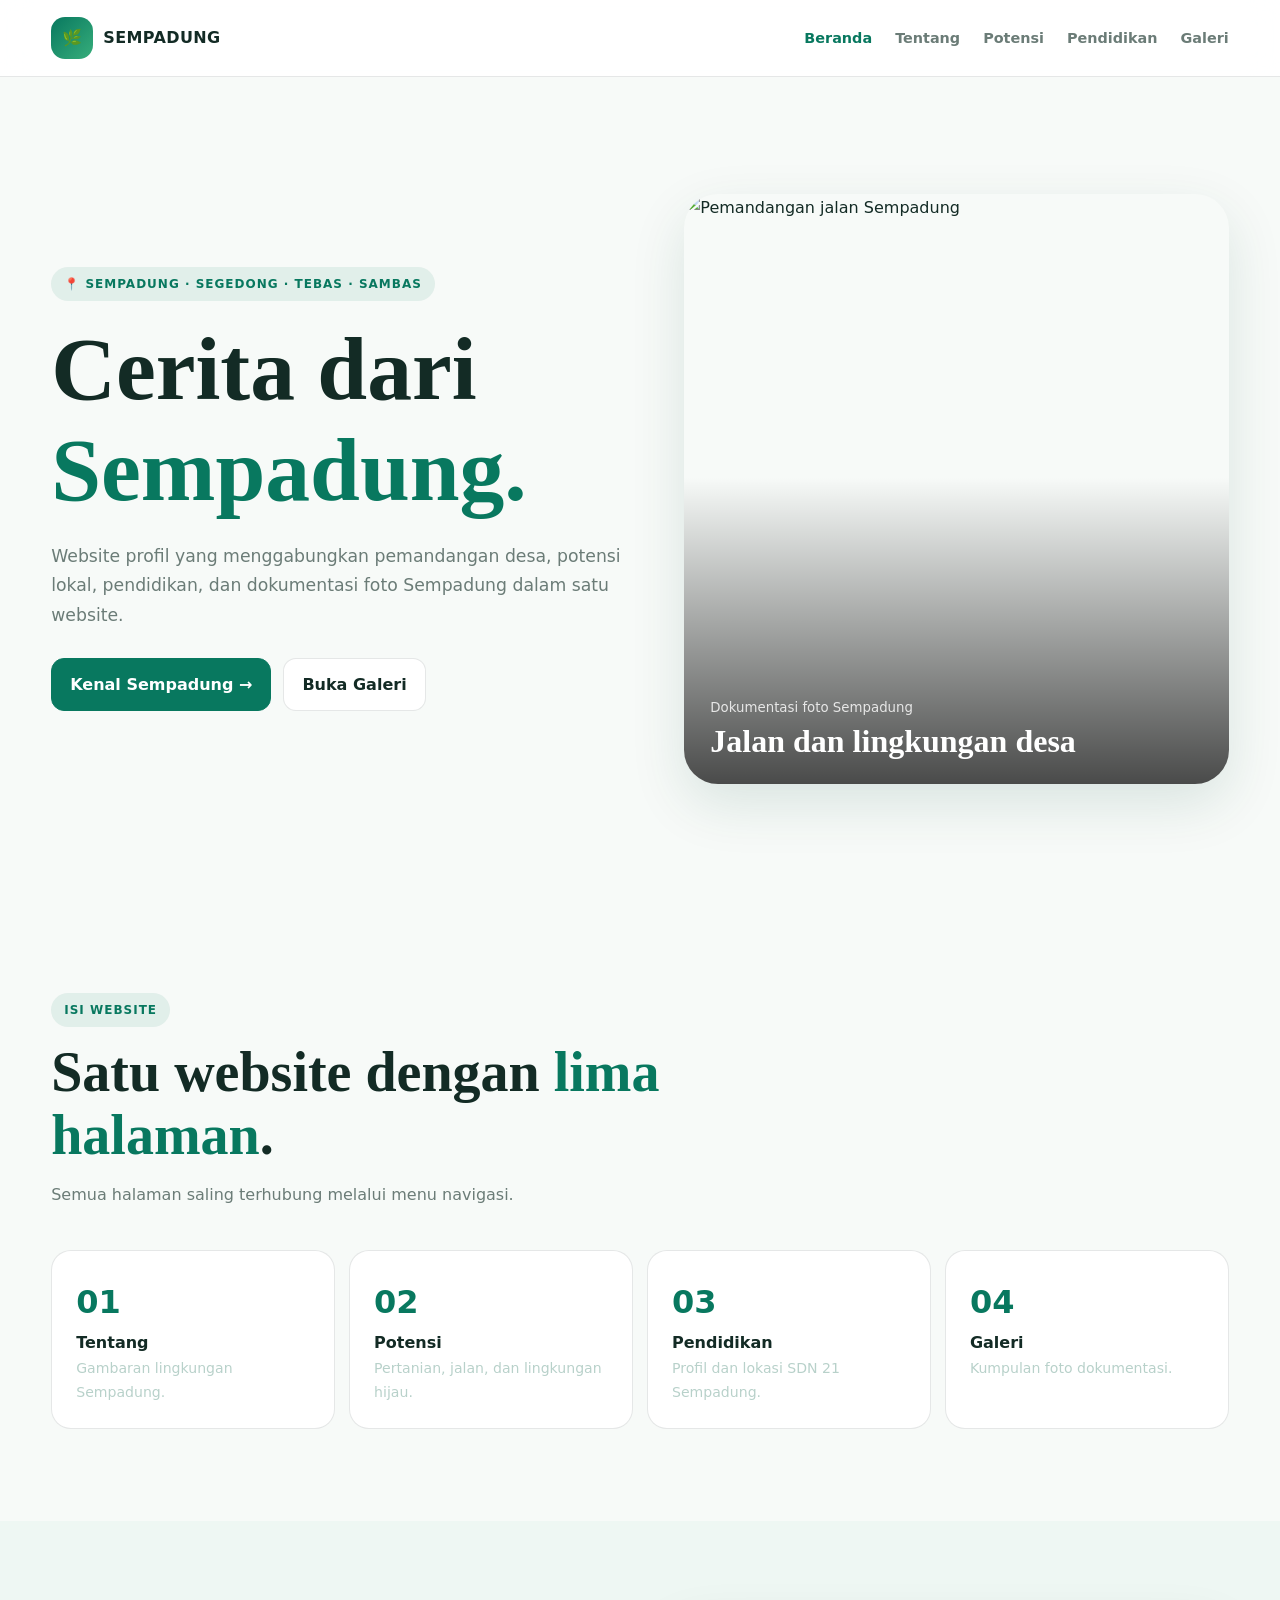
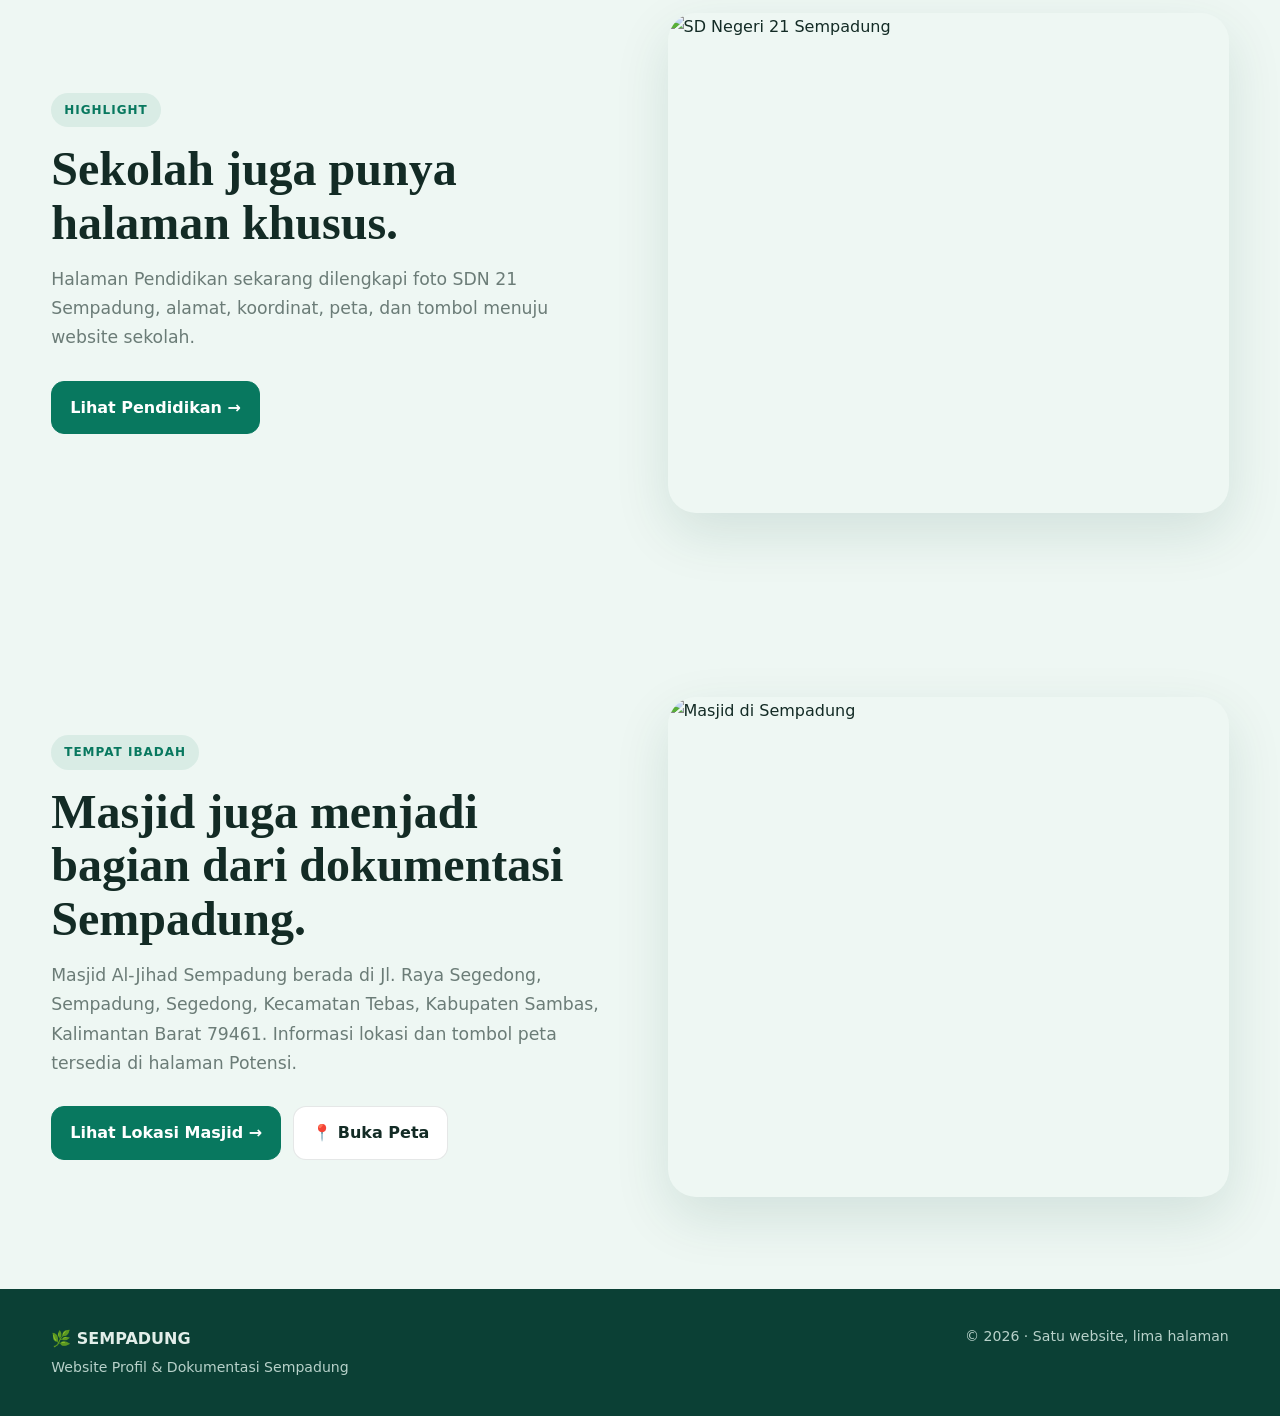
==== index.html @ 27645246 "Add files via upload" ====
<!doctype html>
<html lang="id">
<head>
<meta charset="utf-8">
<meta name="viewport" content="width=device-width,initial-scale=1">
<meta name="description" content="Website Profil Sempadung, Segedong, Tebas, Sambas, Kalimantan Barat">
<title>Beranda | Sempadung</title>
<link rel="stylesheet" href="style.css">
</head>
<body>

<header>
 <div class="container nav">
  <a class="logo" href="index.html"><span class="logo-mark">🌿</span><span>SEMPADUNG</span></a>
  <button class="menu" aria-label="Menu">☰</button>
  <ul class="links">
   <li><a class="active" href="index.html">Beranda</a></li>
   <li><a class="" href="tentang.html">Tentang</a></li>
   <li><a class="" href="potensi.html">Potensi</a></li>
   <li><a class="" href="pendidikan.html">Pendidikan</a></li>
   <li><a class="" href="galeri.html">Galeri</a></li>
  </ul>
 </div>
</header>


<main>
<section class="hero">
 <div class="container hero-grid">
  <div class="reveal">
   <span class="badge">📍 Sempadung · Segedong · Tebas · Sambas</span>
   <h1>Cerita dari <span>Sempadung.</span></h1>
   <p class="lead">Website profil yang menggabungkan pemandangan desa, potensi lokal, pendidikan, dan dokumentasi foto Sempadung dalam satu website.</p>
   <div class="buttons">
    <a class="btn primary" href="tentang.html">Kenal Sempadung →</a>
    <a class="btn secondary" href="galeri.html">Buka Galeri</a>
   </div>
  </div>
  <div class="hero-photo reveal">
   <img src="images/jalan-sempadung-1.jpg" alt="Pemandangan jalan Sempadung">
   <div class="hero-caption"><small>Dokumentasi foto Sempadung</small><h2>Jalan dan lingkungan desa</h2></div>
  </div>
 </div>
</section>
<section>
 <div class="container">
  <div class="head reveal"><span class="label">Isi Website</span><h2>Satu website dengan <span>lima halaman</span>.</h2><p>Semua halaman saling terhubung melalui menu navigasi.</p></div>
  <div class="stats">
   <div class="stat reveal"><strong>01</strong><b>Tentang</b><p class="small">Gambaran lingkungan Sempadung.</p></div>
   <div class="stat reveal"><strong>02</strong><b>Potensi</b><p class="small">Pertanian, jalan, dan lingkungan hijau.</p></div>
   <div class="stat reveal"><strong>03</strong><b>Pendidikan</b><p class="small">Profil dan lokasi SDN 21 Sempadung.</p></div>
   <div class="stat reveal"><strong>04</strong><b>Galeri</b><p class="small">Kumpulan foto dokumentasi.</p></div>
  </div>
 </div>
</section>
<section style="background:var(--light)">
 <div class="container two">
  <div class="reveal"><span class="label">Highlight</span><h2 style="font-size:3rem;margin:15px 0">Sekolah juga punya halaman khusus.</h2><p class="lead">Halaman Pendidikan sekarang dilengkapi foto SDN 21 Sempadung, alamat, koordinat, peta, dan tombol menuju website sekolah.</p><div class="buttons"><a class="btn primary" href="pendidikan.html">Lihat Pendidikan →</a></div></div>
  <div class="photo reveal"><img src="images/sdn-21-sempadung.jpg" alt="SD Negeri 21 Sempadung"></div>
 </div>
</section>
<section style="background:var(--light)"><div class="container two"><div class="reveal"><span class="label">Tempat Ibadah</span><h2 style="font-size:3rem;margin:15px 0">Masjid juga menjadi bagian dari dokumentasi Sempadung.</h2><p class="lead">Masjid Al-Jihad Sempadung berada di Jl. Raya Segedong, Sempadung, Segedong, Kecamatan Tebas, Kabupaten Sambas, Kalimantan Barat 79461. Informasi lokasi dan tombol peta tersedia di halaman Potensi.</p><div class="buttons"><a class="btn primary" href="potensi.html">Lihat Lokasi Masjid →</a><a class="btn secondary" target="_blank" rel="noopener" href="https://www.google.com/maps/search/?api=1&query=Masjid+Al-Jihad+Sempadung+Segedong+Tebas+Sambas">📍 Buka Peta</a></div></div><div class="photo reveal"><img src="images/masjid-sempadung.jpg" alt="Masjid di Sempadung"></div></div></section></main>


<footer><div class="container footer">
 <div><b>🌿 SEMPADUNG</b><br><span class="small">Website Profil & Dokumentasi Sempadung</span></div>
 <div class="small">© 2026 · Satu website, lima halaman</div>
</div></footer>

<script src="script.js"></script>
</body>
</html>
---- style.css ----
:root{
 --green:#08785f;--green2:#045444;--light:#eef7f3;--gold:#e5a72d;
 --bg:#f7faf8;--card:#fff;--text:#132b25;--muted:#6b7c77;
 --line:rgba(19,43,37,.11);--shadow:0 20px 55px rgba(6,70,54,.12);
}
*{box-sizing:border-box;margin:0;padding:0}
html{scroll-behavior:smooth}
body{font-family:Inter,system-ui,-apple-system,Segoe UI,Arial,sans-serif;background:var(--bg);color:var(--text);line-height:1.7}
a{text-decoration:none;color:inherit}
img{max-width:100%;display:block}
.container{width:min(1180px,92%);margin:auto}
header{position:sticky;top:0;z-index:1000;background:rgba(255,255,255,.9);backdrop-filter:blur(16px);border-bottom:1px solid var(--line)}
.nav{min-height:76px;display:flex;align-items:center;justify-content:space-between;gap:20px}
.logo{display:flex;align-items:center;gap:10px;font-weight:900;letter-spacing:.4px}
.logo-mark{width:42px;height:42px;border-radius:14px;background:linear-gradient(135deg,var(--green),#37ae7b);color:#fff;display:grid;place-items:center}
.links{display:flex;list-style:none;gap:23px}
.links a{font-size:.9rem;font-weight:800;color:var(--muted)}
.links a:hover,.links a.active{color:var(--green)}
.menu{display:none;border:1px solid var(--line);background:#fff;border-radius:12px;padding:9px 12px;font-size:1.1rem}
.hero{min-height:calc(100vh - 76px);display:grid;align-items:center;padding:70px 0}
.hero-grid{display:grid;grid-template-columns:1fr .95fr;gap:60px;align-items:center}
.badge,.label{display:inline-block;padding:7px 13px;border-radius:999px;background:rgba(8,120,95,.09);color:var(--green);font-size:.75rem;font-weight:900;letter-spacing:1px;text-transform:uppercase}
h1,h2,h3{font-family:Georgia,"Times New Roman",serif;line-height:1.12}
h1{font-size:clamp(3.1rem,7vw,6rem);margin:18px 0 22px}
h1 span,h2 span{color:var(--green)}
.lead{font-size:1.08rem;color:var(--muted);max-width:680px}
.buttons{display:flex;gap:12px;flex-wrap:wrap;margin-top:28px}
.btn{display:inline-flex;align-items:center;justify-content:center;gap:8px;padding:12px 18px;border-radius:13px;border:1px solid var(--line);font-weight:850;transition:.25s}
.btn:hover{transform:translateY(-2px)}
.btn.primary{background:var(--green);color:#fff;border-color:var(--green)}
.btn.primary:hover{background:var(--green2)}
.btn.secondary{background:#fff}
.hero-photo{height:590px;border-radius:34px;overflow:hidden;box-shadow:var(--shadow);position:relative}
.hero-photo img{width:100%;height:100%;object-fit:cover}
.hero-photo:after{content:"";position:absolute;inset:0;background:linear-gradient(180deg,transparent 48%,rgba(0,0,0,.7))}
.hero-caption{position:absolute;z-index:2;left:26px;right:26px;bottom:24px;color:#fff}
.hero-caption small{opacity:.82}.hero-caption h2{font-size:2rem;margin-top:4px}
section{padding:92px 0}
.page-hero{padding:78px 0 48px;background:linear-gradient(135deg,#eaf5f0,#f7faf8)}
.page-hero h1{font-size:clamp(2.8rem,6vw,5.2rem);margin:15px 0}
.head{max-width:780px;margin-bottom:42px}.head h2{font-size:clamp(2rem,4.6vw,3.5rem);margin:14px 0}.head p{color:var(--muted)}
.two{display:grid;grid-template-columns:1fr 1fr;gap:55px;align-items:center}
.photo{overflow:hidden;border-radius:28px;box-shadow:var(--shadow)}
.photo img{width:100%;height:500px;object-fit:cover}
.card-grid{display:grid;grid-template-columns:repeat(3,1fr);gap:18px}
.card{background:var(--card);border:1px solid var(--line);border-radius:24px;padding:28px;box-shadow:0 8px 28px rgba(0,0,0,.035)}
.card h3{font-size:1.65rem;margin:12px 0}.card p{color:var(--muted)}
.icon{font-size:2rem}
.stats{display:grid;grid-template-columns:repeat(4,1fr);gap:14px}
.stat{background:#fff;border:1px solid var(--line);border-radius:20px;padding:24px}.stat strong{font-size:2rem;color:var(--green);display:block}
.school{display:grid;grid-template-columns:1fr 1fr;gap:48px;align-items:center}
.school-info{background:#fff;border:1px solid var(--line);border-radius:26px;padding:32px;box-shadow:var(--shadow)}
.school-info h2{font-size:2.7rem;margin:15px 0}
.meta{display:grid;grid-template-columns:1fr 1fr;gap:12px;margin:22px 0}
.meta div{background:var(--bg);padding:14px;border-radius:14px}.meta small{display:block;color:var(--muted)}.meta b{display:block}
.map{height:420px;border-radius:26px;overflow:hidden;box-shadow:var(--shadow);border:1px solid var(--line)}
.map iframe{width:100%;height:100%;border:0}
.info-list{display:grid;gap:12px;margin-top:22px}.info-row{display:flex;gap:12px;align-items:flex-start;padding:13px 0;border-bottom:1px solid var(--line)}.info-row b{min-width:120px}
.notice{border-left:4px solid var(--green);background:rgba(8,120,95,.06);padding:16px 18px;border-radius:0 15px 15px 0;color:var(--muted)}
.gallery{display:grid;grid-template-columns:repeat(4,1fr);grid-auto-rows:210px;gap:14px}
.gallery figure{position:relative;overflow:hidden;border-radius:20px;cursor:pointer}.gallery figure:first-child{grid-column:span 2;grid-row:span 2}
.gallery img{width:100%;height:100%;object-fit:cover;transition:.5s}.gallery figure:hover img{transform:scale(1.07)}
.gallery figcaption{position:absolute;left:0;right:0;bottom:0;padding:34px 16px 14px;color:#fff;font-weight:800;background:linear-gradient(transparent,rgba(0,0,0,.75))}
footer{background:#0b4035;color:#e2eee9;padding:36px 0}.footer{display:flex;justify-content:space-between;gap:20px;flex-wrap:wrap}.small{font-size:.88rem;color:#b8d1ca}
.reveal{opacity:0;transform:translateY(20px);transition:.7s}.reveal.show{opacity:1;transform:none}
@media(max-width:880px){
 .links{display:none;position:absolute;top:76px;left:4%;right:4%;background:#fff;padding:18px;border-radius:18px;box-shadow:var(--shadow);flex-direction:column}.links.open{display:flex}.menu{display:block}
 .hero-grid,.two,.school{grid-template-columns:1fr}.hero-photo{height:440px}.card-grid{grid-template-columns:1fr}.stats{grid-template-columns:1fr 1fr}
 .gallery{grid-template-columns:1fr 1fr;grid-auto-rows:170px}
}
@media(max-width:520px){.stats{grid-template-columns:1fr}.gallery{grid-template-columns:1fr}.gallery figure:first-child{grid-column:auto;grid-row:auto}section{padding:65px 0}}
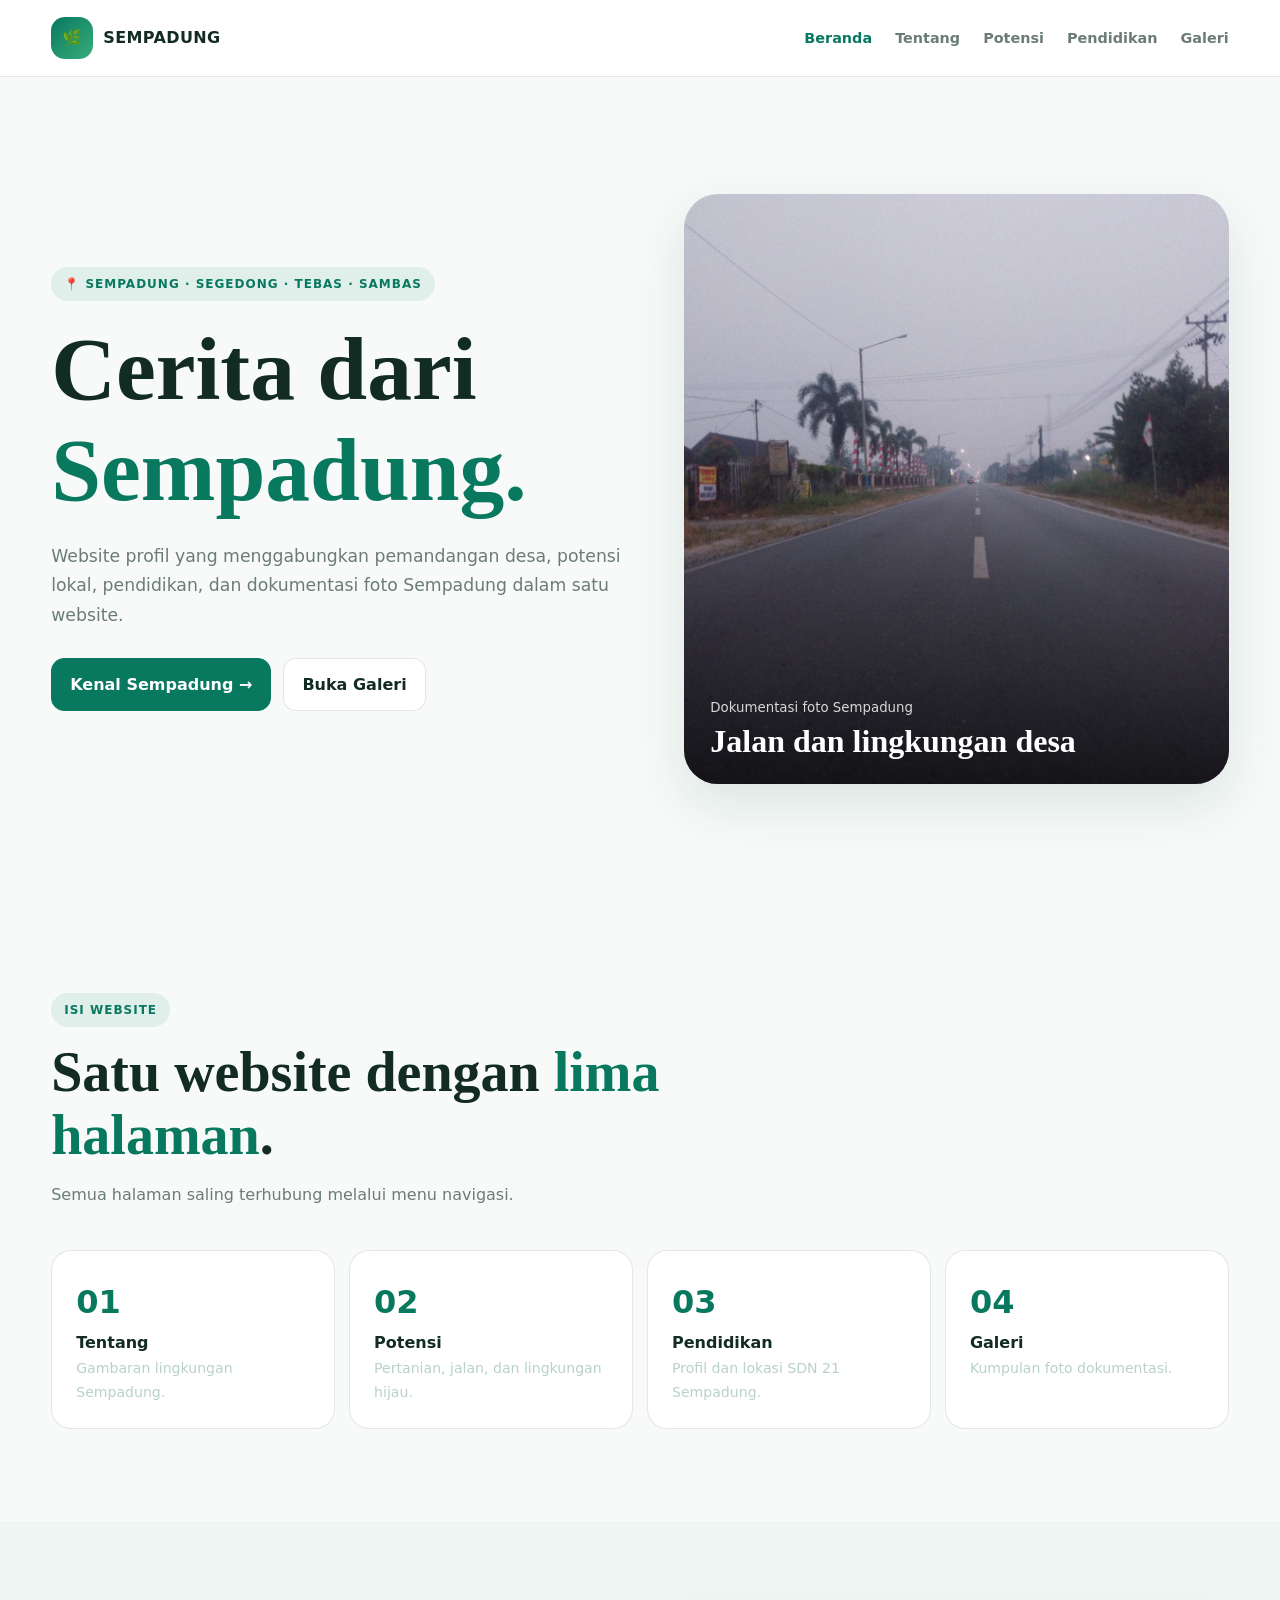
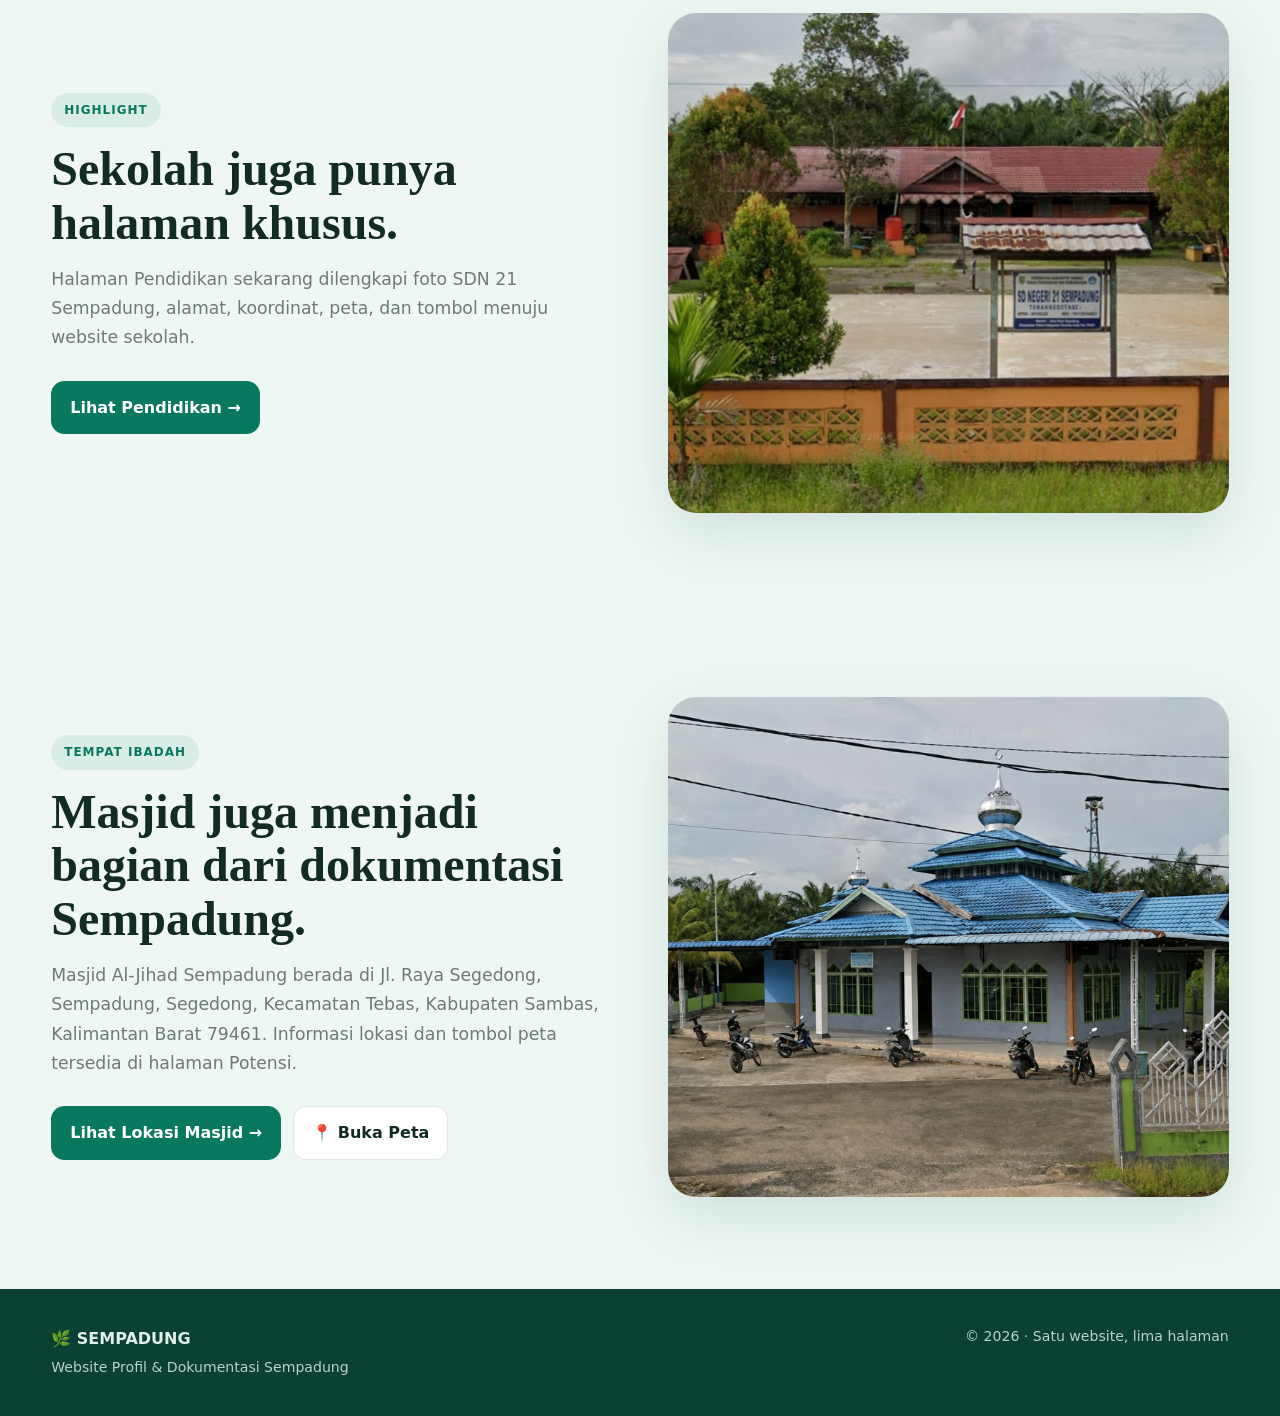
==== commit f0e11690: "Add files via upload" ====
--- a/index.html
+++ b/index.html
@@ -37,7 +37,7 @@
    </div>
   </div>
   <div class="hero-photo reveal">
-   <img src="images/jalan-sempadung-1.jpg" alt="Pemandangan jalan Sempadung">
+   <img src="jalan-sempadung-1.jpg" alt="Pemandangan jalan Sempadung">
    <div class="hero-caption"><small>Dokumentasi foto Sempadung</small><h2>Jalan dan lingkungan desa</h2></div>
   </div>
  </div>
@@ -56,10 +56,10 @@
 <section style="background:var(--light)">
  <div class="container two">
   <div class="reveal"><span class="label">Highlight</span><h2 style="font-size:3rem;margin:15px 0">Sekolah juga punya halaman khusus.</h2><p class="lead">Halaman Pendidikan sekarang dilengkapi foto SDN 21 Sempadung, alamat, koordinat, peta, dan tombol menuju website sekolah.</p><div class="buttons"><a class="btn primary" href="pendidikan.html">Lihat Pendidikan →</a></div></div>
-  <div class="photo reveal"><img src="images/sdn-21-sempadung.jpg" alt="SD Negeri 21 Sempadung"></div>
+  <div class="photo reveal"><img src="sdn-21-sempadung.jpg" alt="SD Negeri 21 Sempadung"></div>
  </div>
 </section>
-<section style="background:var(--light)"><div class="container two"><div class="reveal"><span class="label">Tempat Ibadah</span><h2 style="font-size:3rem;margin:15px 0">Masjid juga menjadi bagian dari dokumentasi Sempadung.</h2><p class="lead">Masjid Al-Jihad Sempadung berada di Jl. Raya Segedong, Sempadung, Segedong, Kecamatan Tebas, Kabupaten Sambas, Kalimantan Barat 79461. Informasi lokasi dan tombol peta tersedia di halaman Potensi.</p><div class="buttons"><a class="btn primary" href="potensi.html">Lihat Lokasi Masjid →</a><a class="btn secondary" target="_blank" rel="noopener" href="https://www.google.com/maps/search/?api=1&query=Masjid+Al-Jihad+Sempadung+Segedong+Tebas+Sambas">📍 Buka Peta</a></div></div><div class="photo reveal"><img src="images/masjid-sempadung.jpg" alt="Masjid di Sempadung"></div></div></section></main>
+<section style="background:var(--light)"><div class="container two"><div class="reveal"><span class="label">Tempat Ibadah</span><h2 style="font-size:3rem;margin:15px 0">Masjid juga menjadi bagian dari dokumentasi Sempadung.</h2><p class="lead">Masjid Al-Jihad Sempadung berada di Jl. Raya Segedong, Sempadung, Segedong, Kecamatan Tebas, Kabupaten Sambas, Kalimantan Barat 79461. Informasi lokasi dan tombol peta tersedia di halaman Potensi.</p><div class="buttons"><a class="btn primary" href="potensi.html">Lihat Lokasi Masjid →</a><a class="btn secondary" target="_blank" rel="noopener" href="https://www.google.com/maps/search/?api=1&query=Masjid+Al-Jihad+Sempadung+Segedong+Tebas+Sambas">📍 Buka Peta</a></div></div><div class="photo reveal"><img src="masjid-sempadung.jpg" alt="Masjid di Sempadung"></div></div></section></main>
 
 
 <footer><div class="container footer">
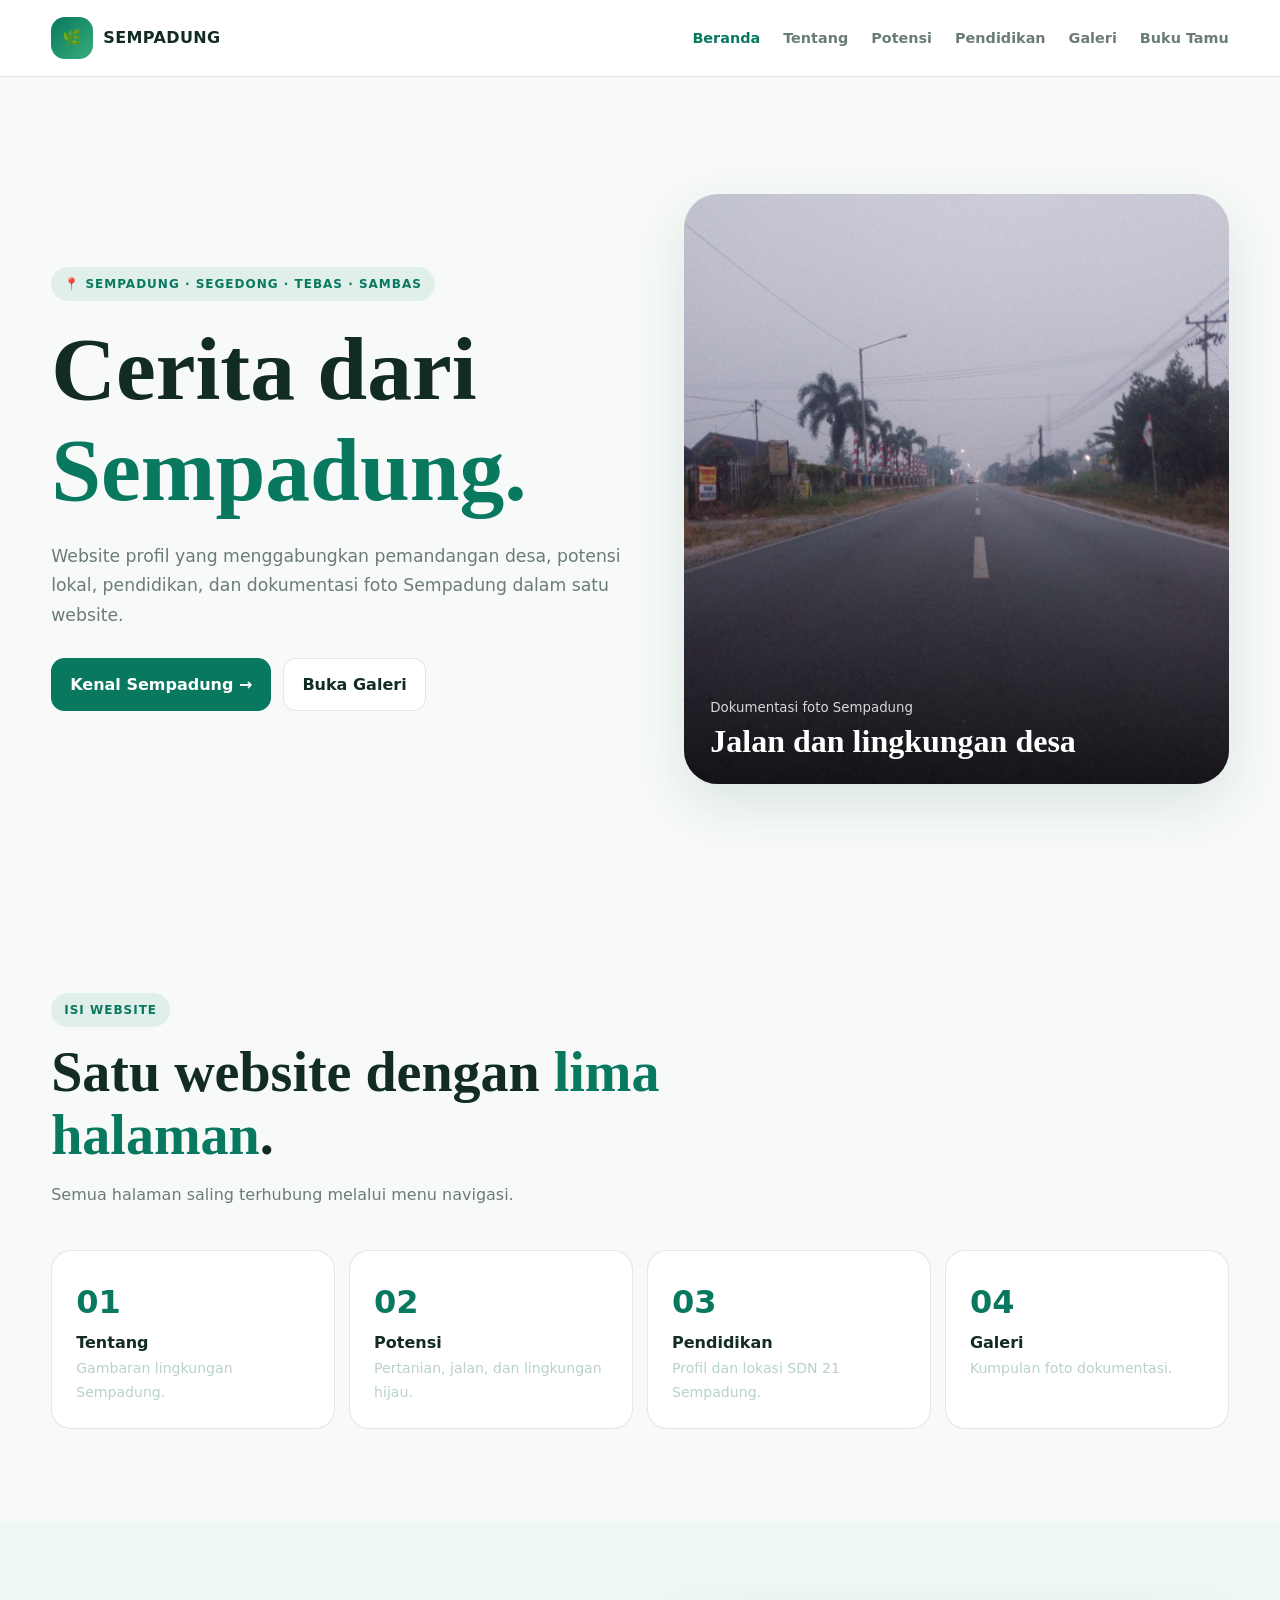
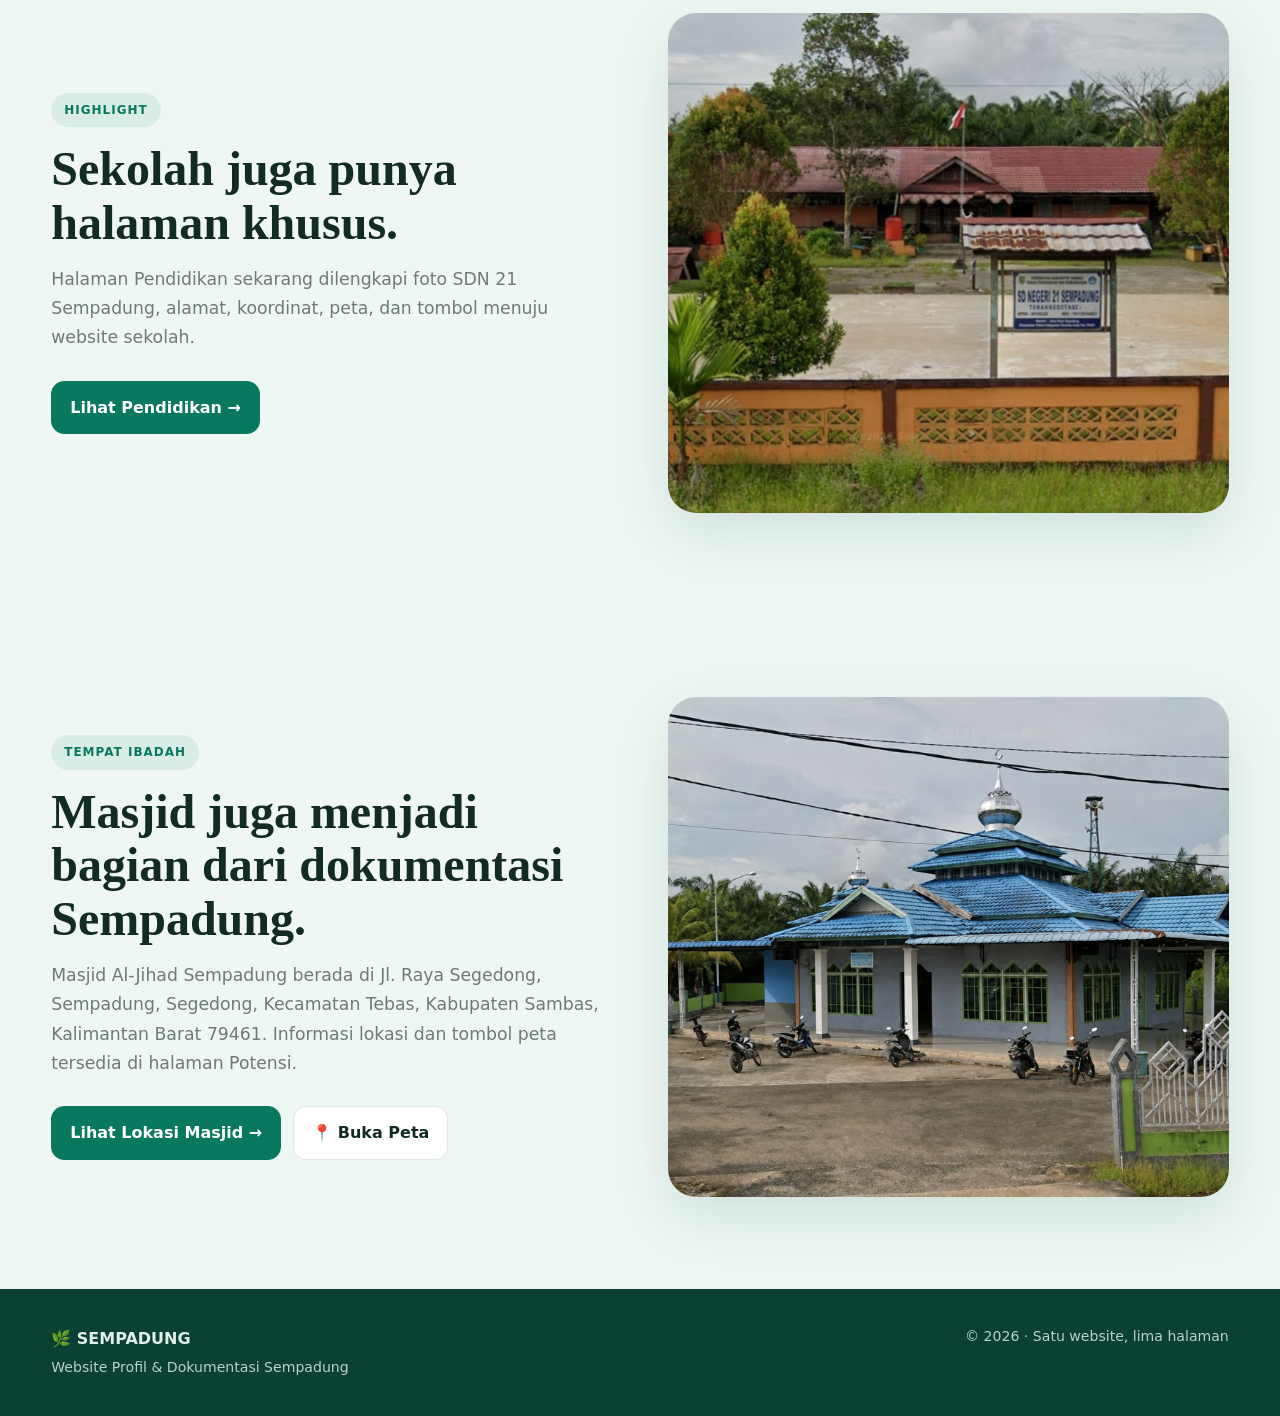
==== commit a113c737: "Add files via upload" ====
--- a/index.html
+++ b/index.html
@@ -19,6 +19,7 @@
    <li><a class="" href="potensi.html">Potensi</a></li>
    <li><a class="" href="pendidikan.html">Pendidikan</a></li>
    <li><a class="" href="galeri.html">Galeri</a></li>
+   <li><a class="" href="buku-tamu.html">Buku Tamu</a></li>
   </ul>
  </div>
 </header>
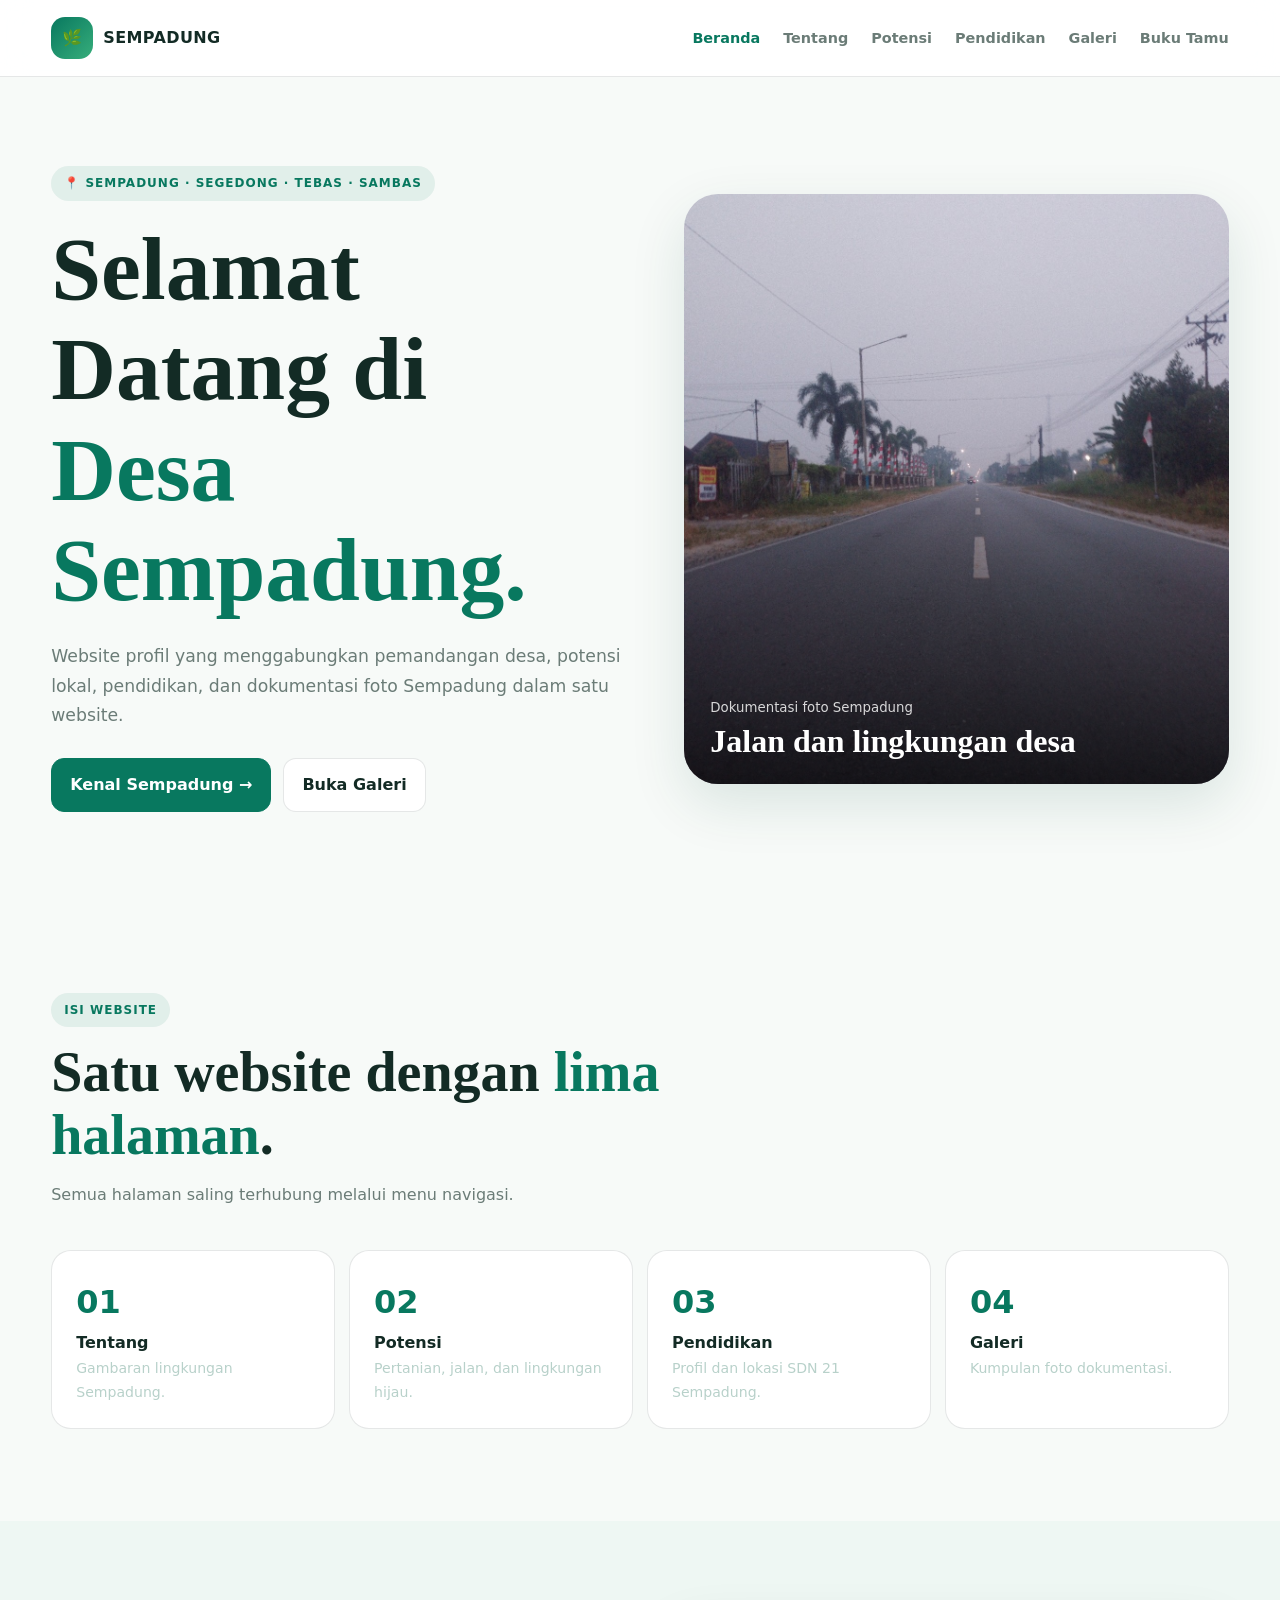
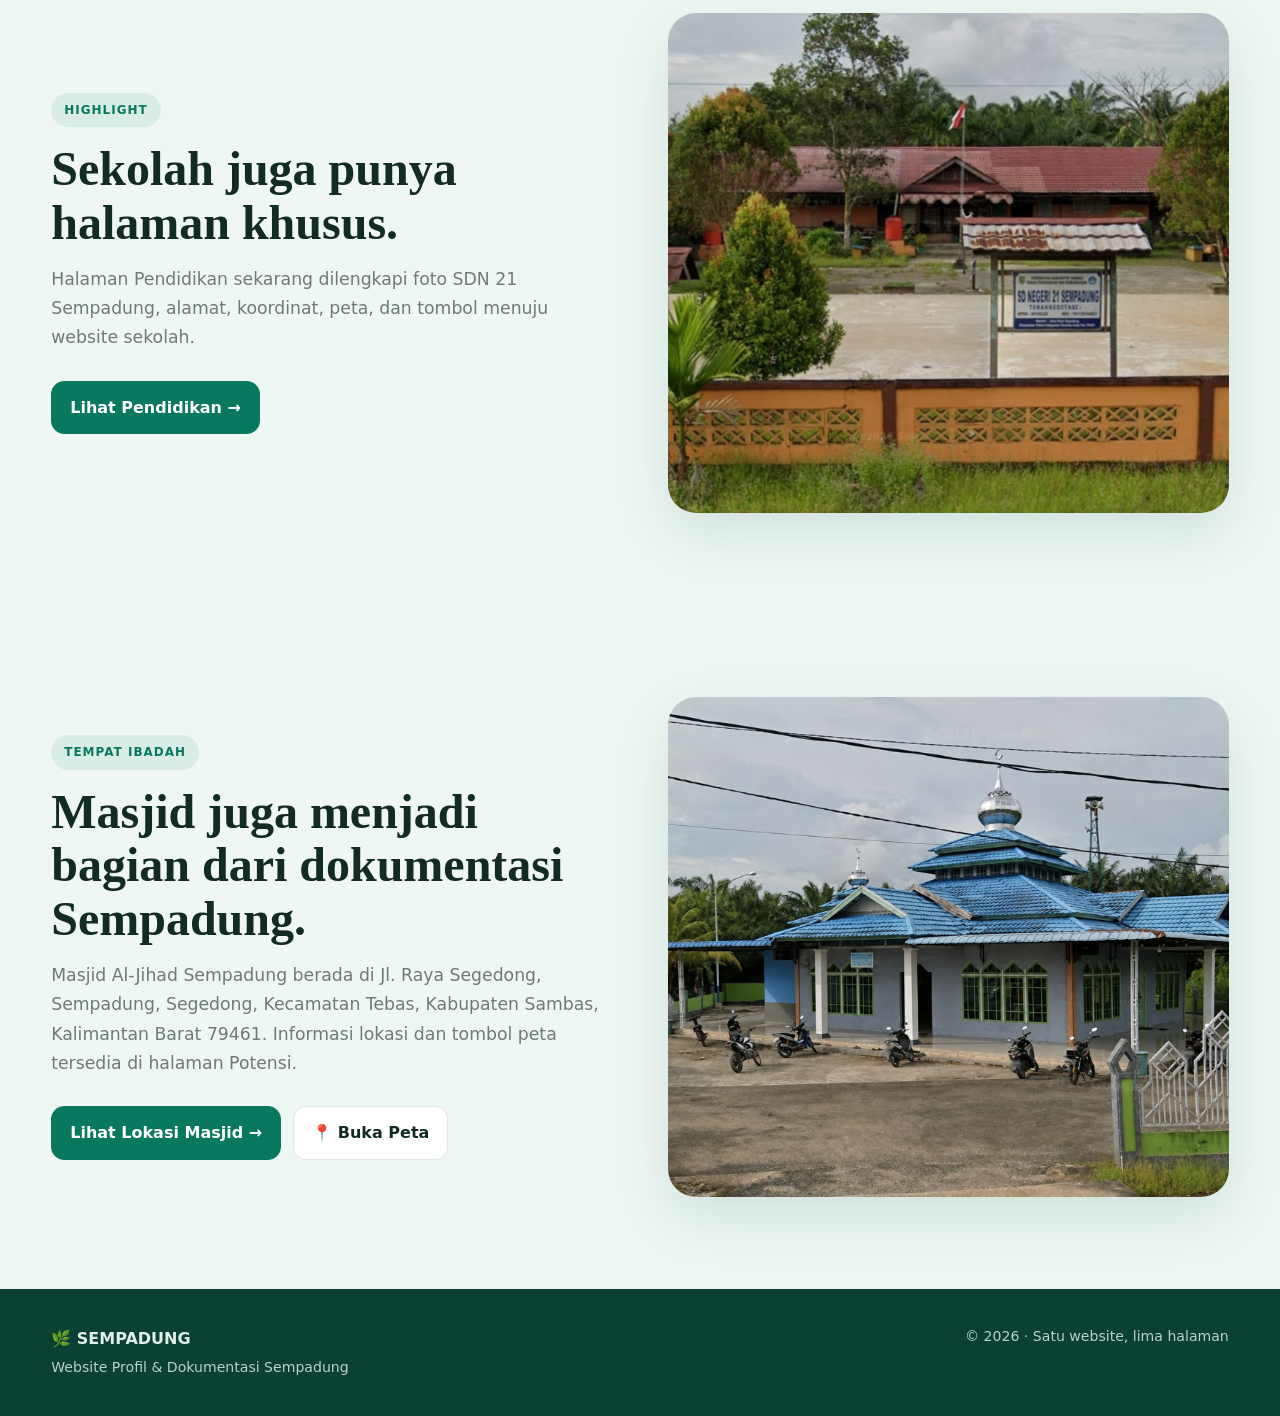
==== commit 7e57ca11: "Add files via upload" ====
--- a/index.html
+++ b/index.html
@@ -30,7 +30,7 @@
  <div class="container hero-grid">
   <div class="reveal">
    <span class="badge">📍 Sempadung · Segedong · Tebas · Sambas</span>
-   <h1>Cerita dari <span>Sempadung.</span></h1>
+   <h1>Selamat Datang di <span>Desa Sempadung.</span></h1>
    <p class="lead">Website profil yang menggabungkan pemandangan desa, potensi lokal, pendidikan, dan dokumentasi foto Sempadung dalam satu website.</p>
    <div class="buttons">
     <a class="btn primary" href="tentang.html">Kenal Sempadung →</a>
--- a/style.css
+++ b/style.css
@@ -64,6 +64,21 @@
 .gallery figcaption{position:absolute;left:0;right:0;bottom:0;padding:34px 16px 14px;color:#fff;font-weight:800;background:linear-gradient(transparent,rgba(0,0,0,.75))}
 footer{background:#0b4035;color:#e2eee9;padding:36px 0}.footer{display:flex;justify-content:space-between;gap:20px;flex-wrap:wrap}.small{font-size:.88rem;color:#b8d1ca}
 .reveal{opacity:0;transform:translateY(20px);transition:.7s}.reveal.show{opacity:1;transform:none}
+.guest-form{display:grid;gap:16px;margin-top:22px}
+.field{display:grid;gap:6px}
+.field label{font-size:.85rem;font-weight:800;color:var(--muted)}
+.field input,.field textarea{font-family:inherit;font-size:1rem;padding:13px 15px;border-radius:13px;border:1px solid var(--line);background:#fff;color:var(--text);resize:vertical}
+.field input:focus,.field textarea:focus{outline:2px solid var(--green);outline-offset:1px}
+.guest-form .btn{width:fit-content}
+.form-status{font-size:.88rem;color:var(--muted);min-height:1.2em}
+.form-status.ok{color:var(--green)}
+.form-status.err{color:#c0392b}
+.guest-list{display:grid;gap:14px;margin-top:22px;max-height:520px;overflow-y:auto}
+.guest-item{background:var(--card);border:1px solid var(--line);border-radius:18px;padding:18px 20px;box-shadow:0 8px 28px rgba(0,0,0,.035)}
+.guest-item .g-top{display:flex;justify-content:space-between;gap:10px;align-items:baseline;margin-bottom:6px}
+.guest-item b{color:var(--green2)}
+.guest-item .g-time{font-size:.75rem;color:var(--muted)}
+.guest-item p{color:var(--text);font-size:.95rem}
 @media(max-width:880px){
  .links{display:none;position:absolute;top:76px;left:4%;right:4%;background:#fff;padding:18px;border-radius:18px;box-shadow:var(--shadow);flex-direction:column}.links.open{display:flex}.menu{display:block}
  .hero-grid,.two,.school{grid-template-columns:1fr}.hero-photo{height:440px}.card-grid{grid-template-columns:1fr}.stats{grid-template-columns:1fr 1fr}
